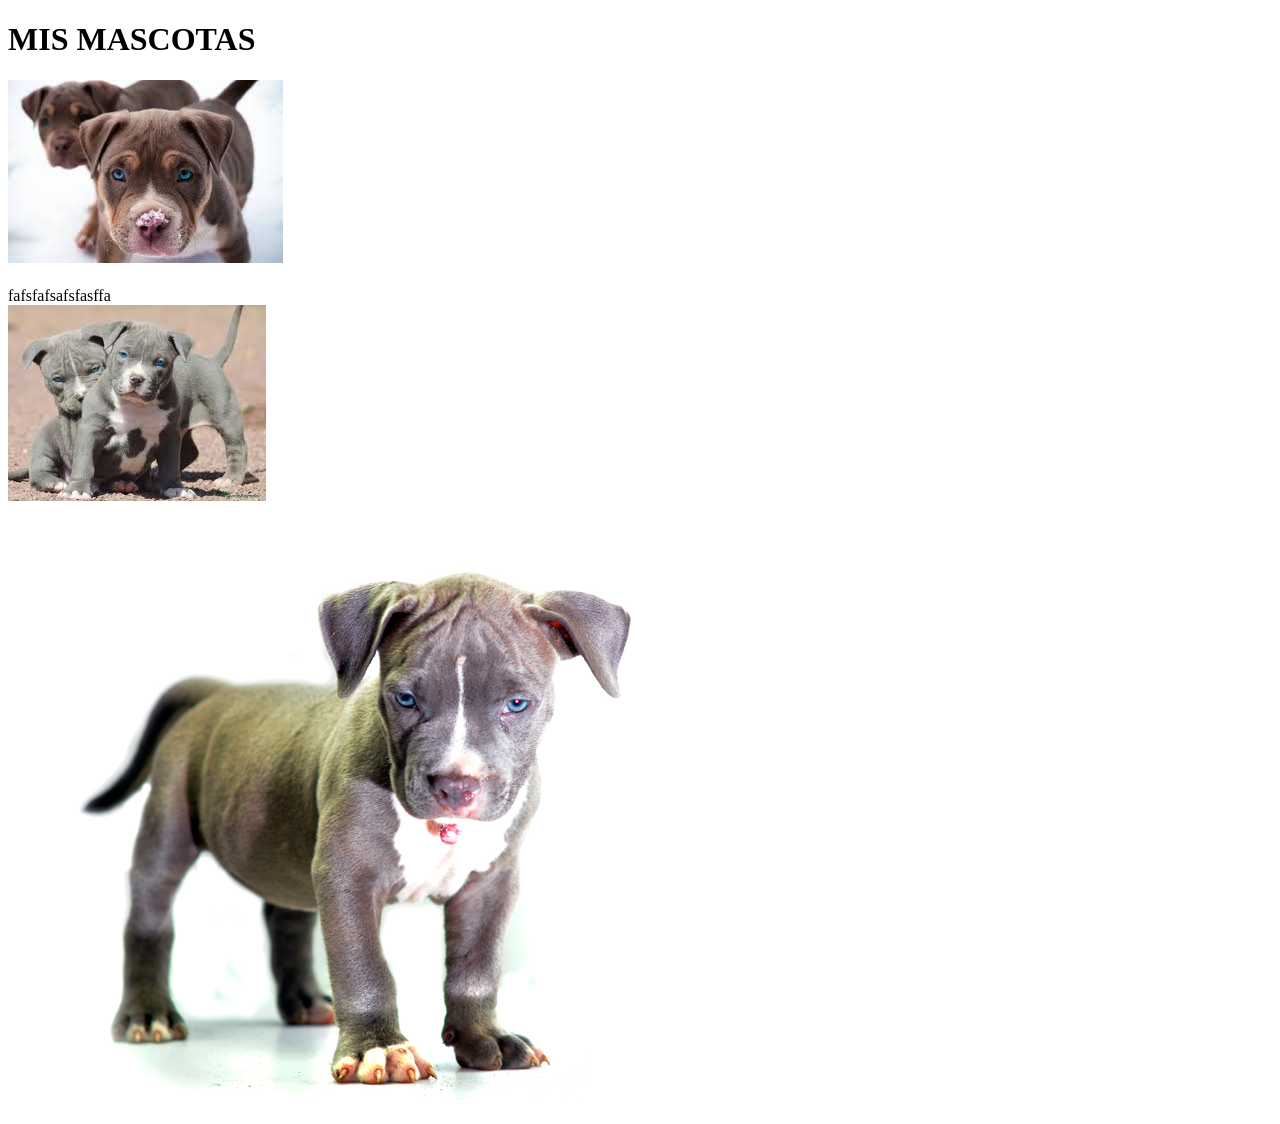
==== mascotas.html @ aee7a8ea "portafolio" ====
<!DOCTYPE html>
<html lang="en">
<head>
    <meta charset="UTF-8">
    <meta name="viewport" content="width=device-width, initial-scale=1.0">
    <title>Document</title>
</head>
<body>
    <header>
        <h1>MIS MASCOTAS</h1>
               
        <nav>
            <section id="MASCOTAS"></section>
            <div class="mascotas">
                <img src="./pitbul.jpeg" alt=""> <h2></h2>
                <article>fafsfafsafsfasffa</article>
                <img src="./pitgris.jpeg" alt=""> <h2></h2>
                <img src="./cachorro-de-perro-pitbull.jpg" alt=""> <h2></h2>
            </div>
            
    </header>
    
</body>
</html>
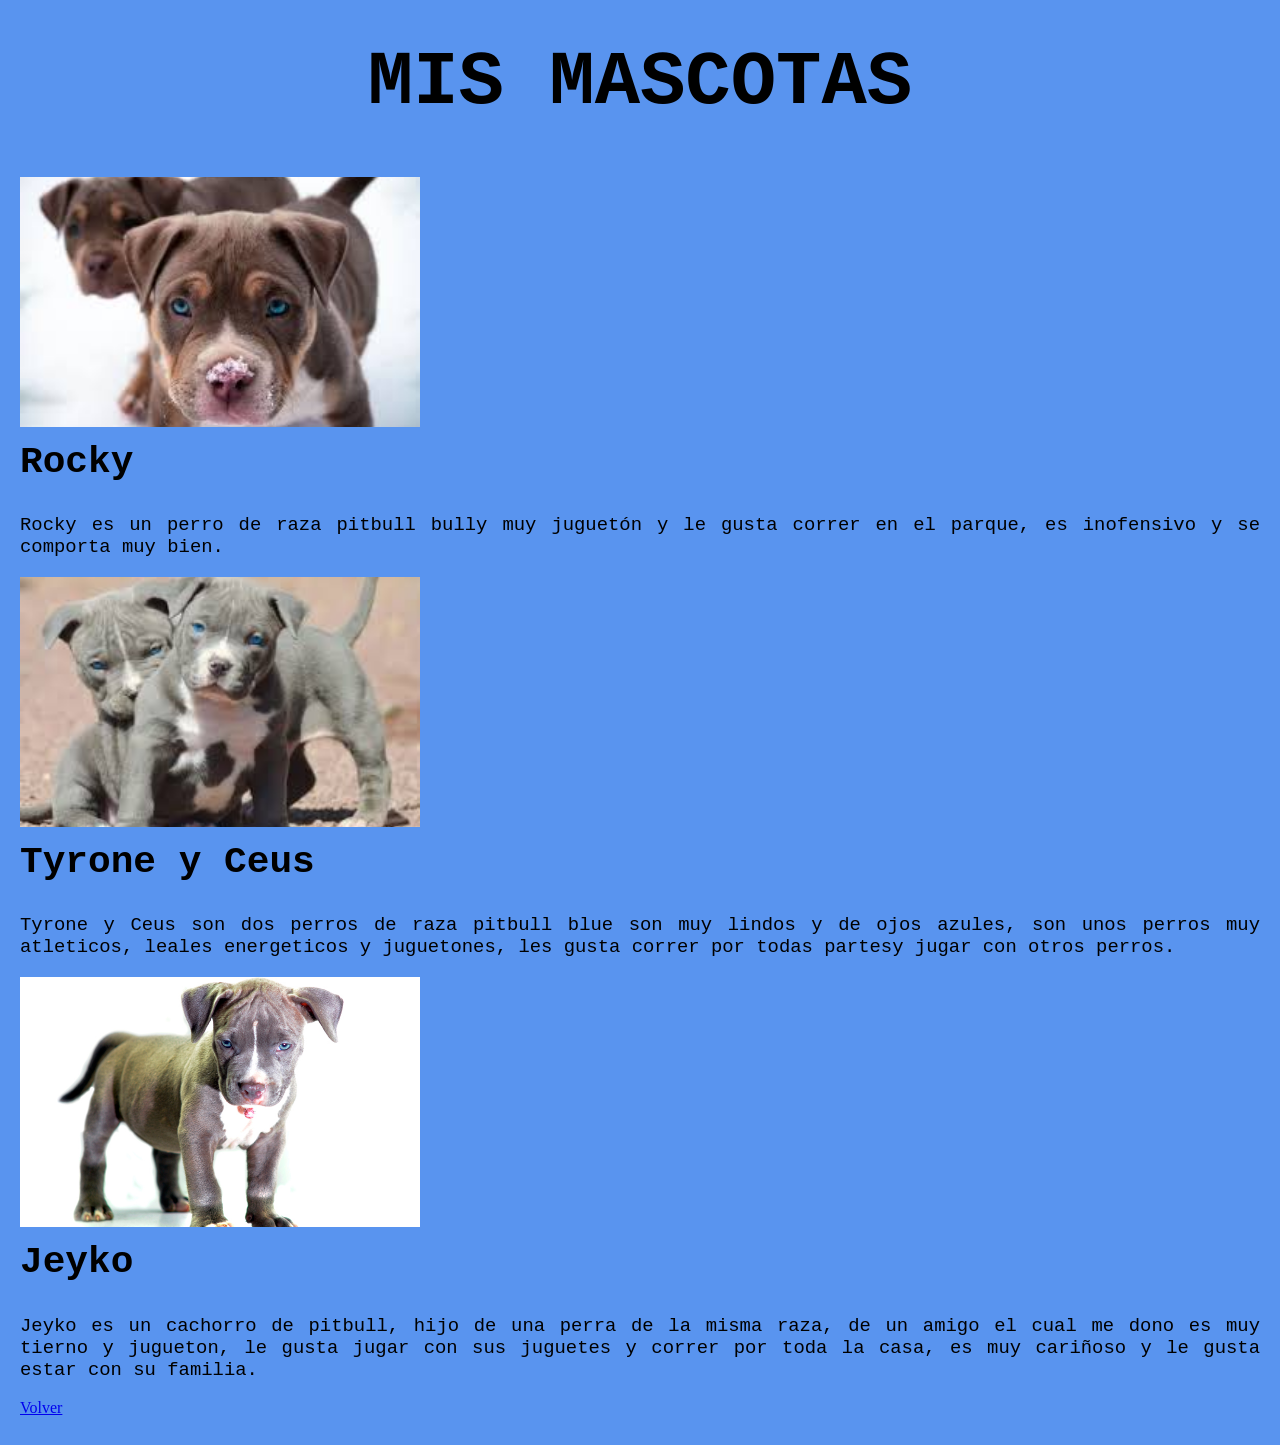
==== commit b5adaef7: "2 comit" ====
--- a/mascotas.html
+++ b/mascotas.html
@@ -3,6 +3,7 @@
 <head>
     <meta charset="UTF-8">
     <meta name="viewport" content="width=device-width, initial-scale=1.0">
+    <link rel="stylesheet" href="styles.css">
     <title>Document</title>
 </head>
 <body>
@@ -12,12 +13,21 @@
         <nav>
             <section id="MASCOTAS"></section>
             <div class="mascotas">
-                <img src="./pitbul.jpeg" alt=""> <h2></h2>
-                <article>fafsfafsafsfasffa</article>
-                <img src="./pitgris.jpeg" alt=""> <h2></h2>
-                <img src="./cachorro-de-perro-pitbull.jpg" alt=""> <h2></h2>
-            </div>
-            
+                <img src="./pitbul.jpeg" alt=""> <h2> Rocky</h2> <article>
+                    <p> Rocky es un perro de raza pitbull bully muy juguetón y le gusta correr en el parque,
+                     es inofensivo y se comporta muy bien.</p>
+                    </article>
+               
+                <img src="./pitgris.jpeg" alt=""> <h2>Tyrone y Ceus</h2> <article>
+                    <p> Tyrone y Ceus son  dos perros de raza pitbull blue son muy lindos y de ojos azules, son unos perros muy atleticos, leales
+                        energeticos y juguetones, les gusta correr por todas partesy jugar con otros perros.</p>
+                    </article>
+                <img src="./cachorro-de-perro-pitbull.jpg" alt=""> <h2>Jeyko</h2> <article>
+                    <p> Jeyko es un cachorro de pitbull, hijo de una perra de la misma raza, de un amigo el cual me dono es muy tierno y jugueton, le gusta jugar con sus juguetes y correr por toda la casa, es muy cariñoso y le gusta estar con su familia.</p>
+                    </article>
+            </div> 
+
+            <a href="index.html">Volver</a>
     </header>
     
 </body>
--- a/styles.css
+++ b/styles.css
@@ -0,0 +1,33 @@
+img {
+    width: 400px;
+    height: 250px;
+    object-fit: cover;
+}
+
+h1 {
+    text-align: center;
+    font-size: 2.0cm;
+    margin-top: 20px;
+    font-family: 'Franklin Gothic Medium', 'Arial Narrow',  monospace
+}
+
+h2 {
+    text-align: left;
+    font-size: 1.0cm;
+    margin-top: 10px;
+    font-family: 'Franklin Gothic Medium', 'Arial Narrow',  monospace
+     
+}
+
+p {
+    text-align: justify;
+    font-size: 0.5cm;
+    margin-top: 10px;
+    font-family: 'Franklin Gothic Medium', 'Arial Narrow',  monospace
+}
+
+body {
+    background-color: #347decd0;
+    margin: 0;
+    padding: 20px;
+}
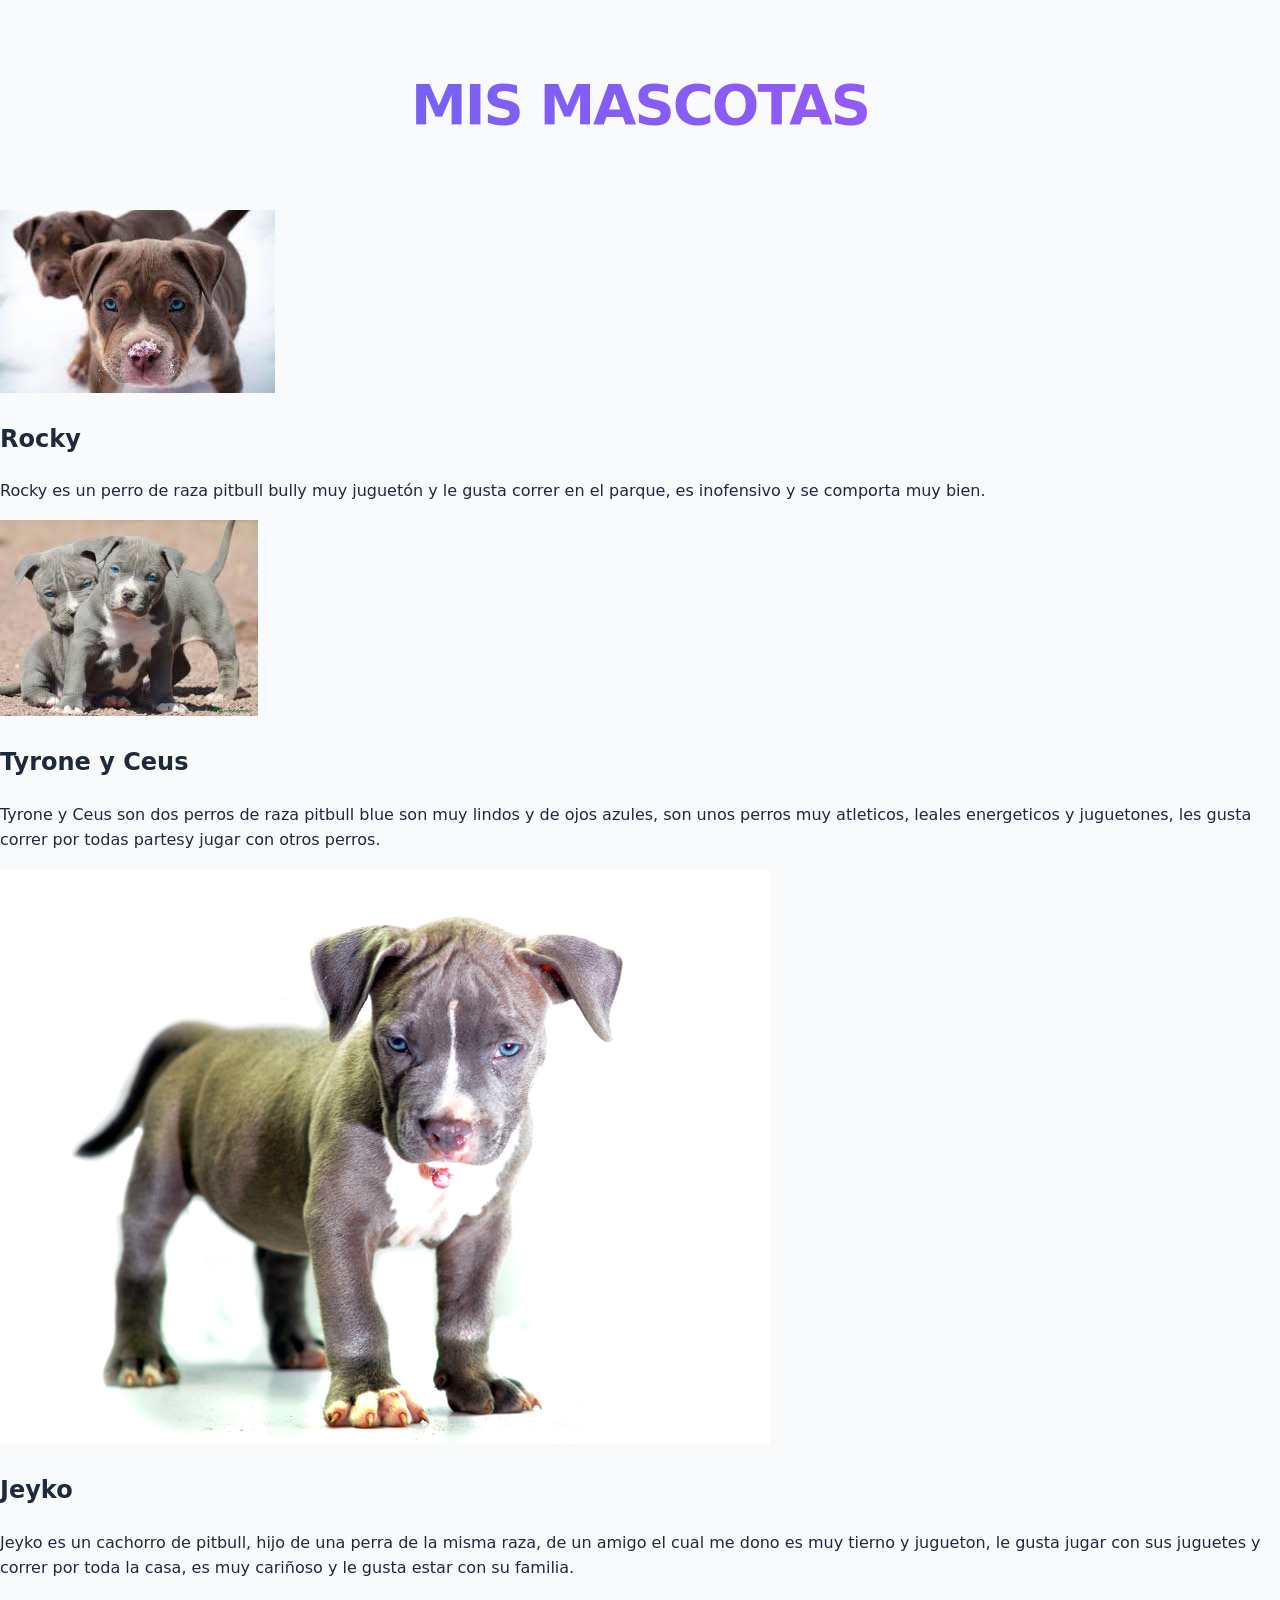
==== commit 46e0f8fc: "mejorando porta" ====
--- a/mascotas.html
+++ b/mascotas.html
@@ -3,10 +3,10 @@
 <head>
     <meta charset="UTF-8">
     <meta name="viewport" content="width=device-width, initial-scale=1.0">
-    <link rel="stylesheet" href="styles.css">
+    <link rel="stylesheet" href="/assets/css/styles.css">
     <title>Document</title>
 </head>
-<body>
+<body class="mascotas_body">
     <header>
         <h1>MIS MASCOTAS</h1>
                
--- a/assets/css/styles.css
+++ b/assets/css/styles.css
@@ -0,0 +1,111 @@
+/*body {
+    font-family: 'Arial', sans-serif;
+    margin: 0;
+    padding: 0;
+    background-color: #9b9b9b;
+    color: #000000;
+
+
+} 
+
+h1{
+    color: #030303; 
+    font-size: 2em;
+    font-family: Georgia, 'Times New Roman', Times, serif;
+    text-align: center;
+    text-shadow: 2px 2px 4px rgba(0, 0, 0, 0.1)
+
+}
+
+ul {
+    list-style: none;
+    padding: 2em;
+    display: flex;
+  list-style: none;
+  gap: 20px; /* Espacio entre elementos */
+body {
+  margin: 0;
+  font-family: "Inter", system-ui, -apple-system, sans-serif;
+  background-color: #f8fafc;
+  color: #1e293b;
+  line-height: 1.6;
+}
+
+h1 {
+  font-size: 3.5rem;
+  font-weight: 800;
+  text-align: center;
+  margin: 60px 0 20px;
+  letter-spacing: -2px;
+  background: linear-gradient(to right, #6366f1, #a855f7);
+  -webkit-background-clip: text;
+  -webkit-text-fill-color: transparent;
+}
+
+ul {
+  list-style: none;
+  padding: 0;
+  display: flex;
+  justify-content: center;
+  gap: 30px;
+  background: rgba(255, 255, 255, 0.8);
+  backdrop-filter: blur(10px);
+  padding: 15px 30px;
+  border-radius: 50px;
+  width: fit-content;
+  margin: 0 auto 40px;
+  box-shadow: 0 4px 15px rgba(0, 0, 0, 0.05);
+  position: sticky;
+  top: 20px;
+  z-index: 100;
+}
+ul li a {
+  text-decoration: none;
+  color: #1e293b;
+  font-weight: 600;
+  font-size: 0.9rem;
+  text-transform: uppercase;
+  letter-spacing: 1px;
+  transition: all 0.3s ease;
+}
+ul li a:hover {
+  color: #6366f1;
+}
+
+section {
+  max-width: 800px;
+  margin: 0 auto 60px;
+  padding: 0 20px;
+}
+section h2 {
+  font-size: 1.5rem;
+  border-bottom: 2px solid #6366f1;
+  width: fit-content;
+  margin-bottom: 20px;
+  color: #1e293b;
+}
+section p {
+  color: #64748b;
+  font-size: 1.1rem;
+}
+
+.project-links {
+  display: flex;
+  gap: 15px;
+}
+.project-links a {
+  background: #1e293b;
+  color: #ffffff;
+  padding: 10px 20px;
+  border-radius: 8px;
+  text-decoration: none;
+  font-size: 0.9rem;
+  transition: all 0.3s ease;
+}
+.project-links a:hover {
+  background: #6366f1;
+  transform: translateY(-3px);
+  box-shadow: 0 10px 20px rgba(99, 102, 241, 0.2);
+}
+
+/*# sourceMappingURL=styles.css.map */
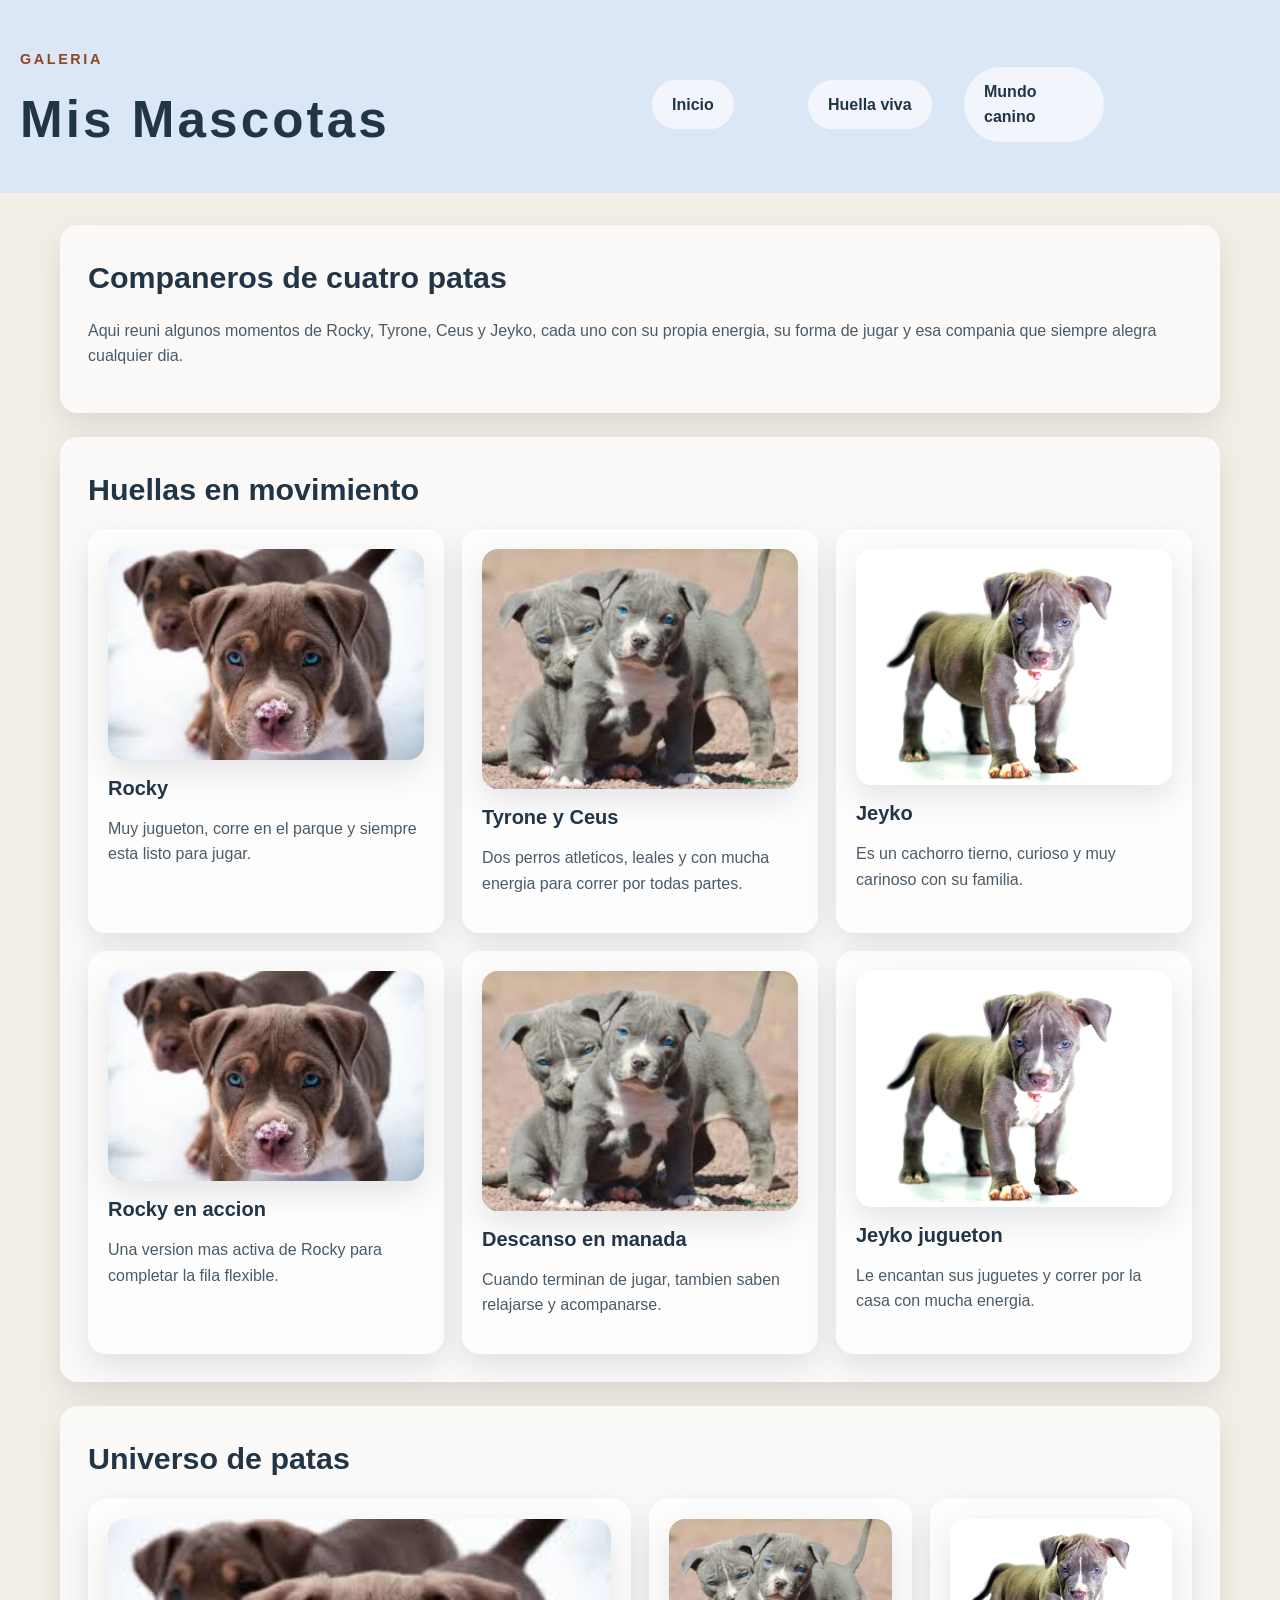
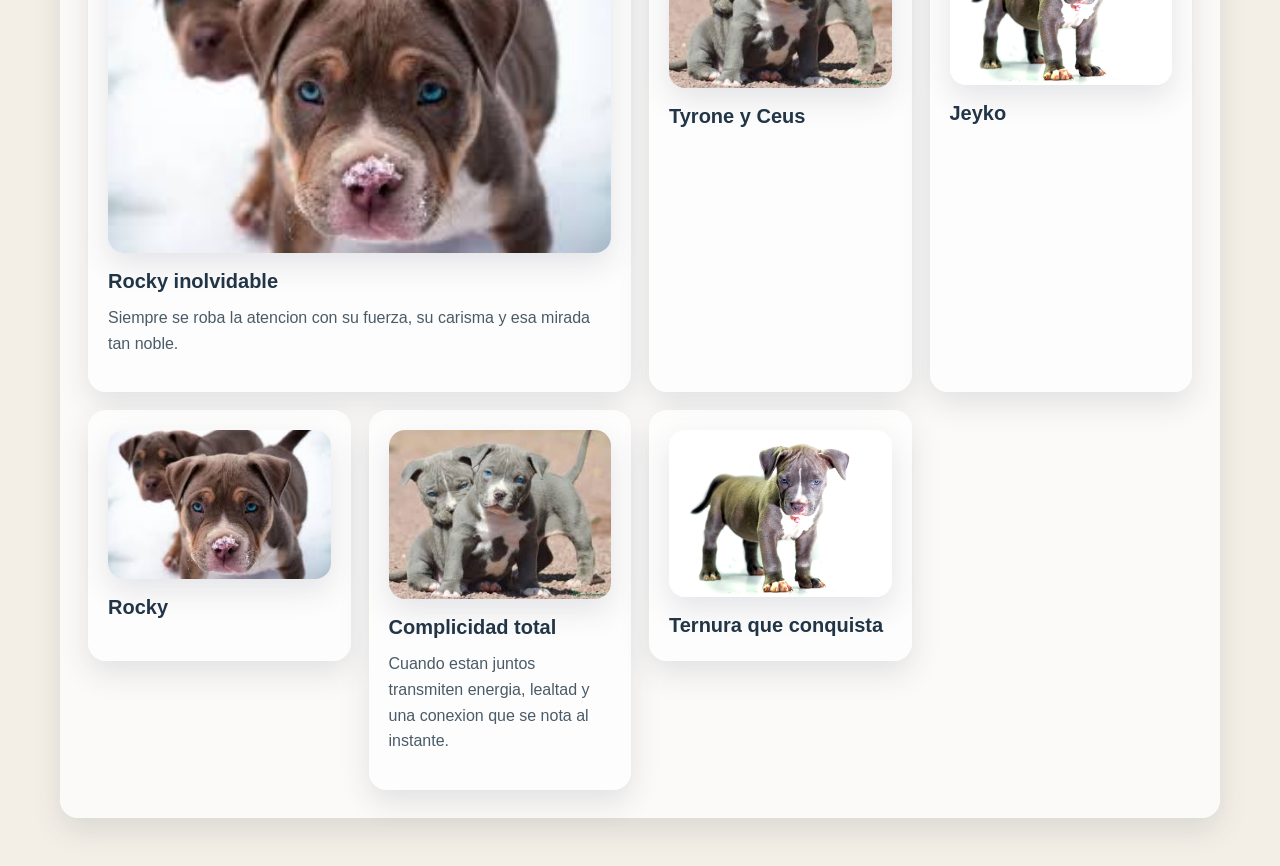
==== commit 78e30fc4: "portafolio carlos" ====
--- a/mascotas.html
+++ b/mascotas.html
@@ -1,34 +1,118 @@
 <!DOCTYPE html>
-<html lang="en">
+<html lang="es">
 <head>
     <meta charset="UTF-8">
     <meta name="viewport" content="width=device-width, initial-scale=1.0">
     <link rel="stylesheet" href="/assets/css/styles.css">
-    <title>Document</title>
+    <title>Mascotas</title>
 </head>
-<body class="mascotas_body">
-    <header>
-        <h1>MIS MASCOTAS</h1>
-               
-        <nav>
-            <section id="MASCOTAS"></section>
-            <div class="mascotas">
-                <img src="./pitbul.jpeg" alt=""> <h2> Rocky</h2> <article>
-                    <p> Rocky es un perro de raza pitbull bully muy juguetón y le gusta correr en el parque,
-                     es inofensivo y se comporta muy bien.</p>
-                    </article>
-               
-                <img src="./pitgris.jpeg" alt=""> <h2>Tyrone y Ceus</h2> <article>
-                    <p> Tyrone y Ceus son  dos perros de raza pitbull blue son muy lindos y de ojos azules, son unos perros muy atleticos, leales
-                        energeticos y juguetones, les gusta correr por todas partesy jugar con otros perros.</p>
-                    </article>
-                <img src="./cachorro-de-perro-pitbull.jpg" alt=""> <h2>Jeyko</h2> <article>
-                    <p> Jeyko es un cachorro de pitbull, hijo de una perra de la misma raza, de un amigo el cual me dono es muy tierno y jugueton, le gusta jugar con sus juguetes y correr por toda la casa, es muy cariñoso y le gusta estar con su familia.</p>
-                    </article>
-            </div> 
+<body class="pagina-mascotas">
+    <!-- Encabezado de la galeria con accesos rapidos -->
+    <header class="encabezado encabezado-mascotas">
+        <div class="marca">
+            <p class="sello">Galeria</p>
+            <h1>Mis Mascotas</h1>
+        </div>
+        <nav class="menu">
+            <ul>
+                <li><a href="index.html">Inicio</a></li>
+                <li><a href="#huellas">Huella viva</a></li>
+                <li><a href="#mundo">Mundo canino</a></li>
+            </ul>
+        </nav>
+    </header>
 
-            <a href="index.html">Volver</a>
-    </header>
-    
+    <main class="contenido mascotas">
+        <!-- Introduccion corta sobre la galeria -->
+        <section class="bloque intro">
+            <h2>Companeros de cuatro patas</h2>
+            <p>
+                Aqui reuni algunos momentos de Rocky, Tyrone, Ceus y Jeyko, cada uno con su propia
+                energia, su forma de jugar y esa compania que siempre alegra cualquier dia.
+            </p>
+        </section>
+
+        <!-- Galeria principal con tarjetas en filas flexibles -->
+        <section id="huellas" class="bloque">
+            <h2>Huellas en movimiento</h2>
+            <div class="galeria">
+                <article class="ficha">
+                    <img src="./pitbul.jpeg" alt="Rocky, pitbull bully en el parque">
+                    <h3>Rocky</h3>
+                    <p>Muy jugueton, corre en el parque y siempre esta listo para jugar.</p>
+                </article>
+                <article class="ficha">
+                    <img src="./pitgris.jpeg" alt="Tyrone y Ceus, pitbull blue de ojos claros">
+                    <h3>Tyrone y Ceus</h3>
+                    <p>Dos perros atleticos, leales y con mucha energia para correr por todas partes.</p>
+                </article>
+                <article class="ficha">
+                    <img src="./cachorro-de-perro-pitbull.jpg" alt="Jeyko, cachorro pitbull descansando">
+                    <h3>Jeyko</h3>
+                    <p>Es un cachorro tierno, curioso y muy carinoso con su familia.</p>
+                </article>
+                <article class="ficha">
+                    <img src="./pitbul.jpeg" alt="Rocky mirando a la camara">
+                    <h3>Rocky en accion</h3>
+                    <p>Una version mas activa de Rocky para completar la fila flexible.</p>
+                </article>
+                <article class="ficha">
+                    <img src="./pitgris.jpeg" alt="Tyrone y Ceus descansando juntos">
+                    <h3>Descanso en manada</h3>
+                    <p>Cuando terminan de jugar, tambien saben relajarse y acompanarse.</p>
+                </article>
+                <article class="ficha">
+                    <img src="./cachorro-de-perro-pitbull.jpg" alt="Jeyko jugando con energia">
+                    <h3>Jeyko jugueton</h3>
+                    <p>Le encantan sus juguetes y correr por la casa con mucha energia.</p>
+                </article>
+            </div>
+        </section>
+
+        <!-- Mosaico con una distribucion visual diferente -->
+        <section id="mundo" class="bloque">
+            <h2>Universo de patas</h2>
+            <div class="mosaico">
+                <article class="pieza ancho">
+                    <img src="./pitbul.jpeg" alt="Rocky en una tarjeta grande del mosaico">
+                    <div class="texto">
+                        <h3>Rocky inolvidable</h3>
+                        <p>Siempre se roba la atencion con su fuerza, su carisma y esa mirada tan noble.</p>
+                    </div>
+                </article>
+                <article class="pieza">
+                    <img src="./pitgris.jpeg" alt="Tyrone y Ceus en el mosaico">
+                    <div class="texto">
+                        <h3>Tyrone y Ceus</h3>
+                    </div>
+                </article>
+                <article class="pieza">
+                    <img src="./cachorro-de-perro-pitbull.jpg" alt="Jeyko en el mosaico">
+                    <div class="texto">
+                        <h3>Jeyko</h3>
+                    </div>
+                </article>
+                <article class="pieza">
+                    <img src="./pitbul.jpeg" alt="Rocky repetido para completar el mosaico">
+                    <div class="texto">
+                        <h3>Rocky</h3>
+                    </div>
+                </article>
+                <article class="pieza alto">
+                    <img src="./pitgris.jpeg" alt="Tyrone y Ceus en una tarjeta alta">
+                    <div class="texto">
+                        <h3>Complicidad total</h3>
+                        <p>Cuando estan juntos transmiten energia, lealtad y una conexion que se nota al instante.</p>
+                    </div>
+                </article>
+                <article class="pieza">
+                    <img src="./cachorro-de-perro-pitbull.jpg" alt="Jeyko cerrando el mosaico">
+                    <div class="texto">
+                        <h3>Ternura que conquista</h3>
+                    </div>
+                </article>
+            </div>
+        </section>
+    </main>
 </body>
-</html>+</html>
--- a/assets/css/styles.css
+++ b/assets/css/styles.css
@@ -1,111 +1,422 @@
-/*body {
-    font-family: 'Arial', sans-serif;
-    margin: 0;
-    padding: 0;
-    background-color: #9b9b9b;
-    color: #000000;
-
-
-} 
-
-h1{
-    color: #030303; 
-    font-size: 2em;
-    font-family: Georgia, 'Times New Roman', Times, serif;
-    text-align: center;
-    text-shadow: 2px 2px 4px rgba(0, 0, 0, 0.1)
-
-}
-
-ul {
-    list-style: none;
-    padding: 2em;
-    display: flex;
-  list-style: none;
-  gap: 20px; /* Espacio entre elementos */
+:root {
+  /* Variables base para mantener colores y espacios consistentes */
+  --font-base: "Segoe UI", Tahoma, Geneva, Verdana, sans-serif;
+  --bg-page: #f4efe6;
+  --bg-header: #d9e7e1;
+  --bg-about: #fffaf2;
+  --bg-projects: #eef4ff;
+  --bg-contact: #eef8f1;
+  --bg-mascotas: #dbe7f6;
+  --surface: rgba(255, 255, 255, 0.72);
+  --surface-soft: rgba(255, 255, 255, 0.65);
+  --text-main: #213547;
+  --text-soft: #4a5b68;
+  --accent: #c26a3d;
+  --accent-dark: #8e4724;
+  --border-soft: #bfd0c5;
+  --shadow: 0 0.75rem 1.875rem rgba(33, 53, 71, 0.12);
+  --radius-lg: 1.125rem;
+  --radius-md: 1rem;
+  --radius-pill: 999px;
+  --space-xs: 0.5rem;
+  --space-sm: 0.75rem;
+  --space-md: 1rem;
+  --space-lg: 1.5rem;
+  --space-xl: 2rem;
+  --space-2xl: 3rem;
+  --transition: 0.25s ease;
+}
+
+*,
+*::before,
+*::after {
+  box-sizing: border-box;
+}
+
+html {
+  font-size: 100%;
+}
+
 body {
   margin: 0;
-  font-family: "Inter", system-ui, -apple-system, sans-serif;
-  background-color: #f8fafc;
-  color: #1e293b;
+  padding: 0;
+  font-family: var(--font-base);
+  font-size: 1rem;
   line-height: 1.6;
+  background-color: var(--bg-page);
+  color: var(--text-main);
+}
+
+img {
+  display: block;
+  width: 100%;
+  max-width: 100%;
+  height: auto;
+  border-radius: var(--radius-md);
+  box-shadow: var(--shadow);
+}
+
+h1,
+h2,
+h3,
+p {
+  margin-top: 0;
+}
+
+p {
+  color: var(--text-soft);
+  font-size: 1rem;
+}
+
+/* Encabezado principal con logo y menu */
+.encabezado {
+  display: flex;
+  justify-content: space-between;
+  align-items: center;
+  gap: var(--space-lg);
+  padding: var(--space-2xl) 1.25rem var(--space-xl);
+  background-color: var(--bg-header);
+}
+
+.marca,
+.menu {
+  flex: 1 1 18rem;
+}
+
+.sello {
+  margin-bottom: var(--space-xs);
+  font-size: 0.9rem;
+  font-weight: 700;
+  letter-spacing: 0.18em;
+  text-transform: uppercase;
+  color: var(--accent-dark);
 }
 
 h1 {
-  font-size: 3.5rem;
-  font-weight: 800;
-  text-align: center;
-  margin: 60px 0 20px;
-  letter-spacing: -2px;
-  background: linear-gradient(to right, #6366f1, #a855f7);
-  -webkit-background-clip: text;
-  -webkit-text-fill-color: transparent;
-}
-
-ul {
+  margin-bottom: 0;
+  font-size: clamp(2rem, 4vw, 3.5rem);
+  letter-spacing: 0.06em;
+}
+
+h2 {
+  margin-bottom: var(--space-md);
+  font-size: 1.9rem;
+}
+
+h3 {
+  margin-bottom: 0;
+  font-size: 1.25rem;
+}
+
+.menu ul,
+.cuadricula,
+.mosaico,
+/* Rejilla general del portafolio */
+.contenido {
+  display: grid;
+}
+
+.menu ul {
+  grid-template-columns: repeat(4, minmax(0, 1fr));
+  align-items: center;
+  gap: var(--space-md);
   list-style: none;
+  margin: 0;
   padding: 0;
+}
+
+.enlace,
+.menu a,
+.tarjeta a,
+.boton,
+.formulario button {
+  display: inline-flex;
+  align-items: center;
+  justify-content: center;
+  gap: 0.35rem;
+  width: fit-content;
+  padding: 0.75rem 1.25rem;
+  border: none;
+  border-radius: var(--radius-pill);
+  background-color: var(--surface-soft);
+  color: var(--text-main);
+  text-decoration: none;
+  font: inherit;
+  font-weight: 700;
+  cursor: pointer;
+  transition: transform var(--transition), background-color var(--transition), color var(--transition);
+}
+
+.menu a,
+.tarjeta a {
+  justify-self: center;
+}
+
+.enlace:hover,
+.tarjeta a:hover,
+.boton:hover,
+.formulario button:hover,
+.menu a:hover {
+  background-color: var(--accent);
+  color: #ffffff;
+  transform: translateY(-0.125rem);
+}
+
+.contenido {
+  max-width: 75rem;
+  margin: 0 auto;
+  padding: var(--space-xl) 1.25rem var(--space-2xl);
+  grid-template-columns: repeat(3, minmax(0, 1fr));
+  grid-template-areas:
+    "about about about"
+    "projects projects contact";
+  gap: var(--space-lg);
+}
+
+.bloque,
+.tarjeta,
+.ficha,
+.pieza {
+  border-radius: var(--radius-lg);
+  background-color: var(--surface);
+  box-shadow: var(--shadow);
+}
+
+.bloque {
+  padding: 1.75rem;
+}
+
+.perfil {
+  grid-area: about;
+  background-color: var(--bg-about);
+}
+
+.proyectos {
+  grid-area: projects;
+  background-color: var(--bg-projects);
+}
+
+.contacto {
+  grid-area: contact;
+  background-color: var(--bg-contact);
+}
+
+/* Tarjetas de proyectos en distintas columnas */
+.cuadricula {
+  grid-template-columns: repeat(3, minmax(0, 1fr));
+  grid-template-areas: "featured side-one side-two";
+  gap: 1.125rem;
+}
+
+.tarjeta,
+.ficha,
+.pieza {
   display: flex;
-  justify-content: center;
-  gap: 30px;
-  background: rgba(255, 255, 255, 0.8);
-  backdrop-filter: blur(10px);
-  padding: 15px 30px;
-  border-radius: 50px;
-  width: fit-content;
-  margin: 0 auto 40px;
-  box-shadow: 0 4px 15px rgba(0, 0, 0, 0.05);
-  position: sticky;
-  top: 20px;
-  z-index: 100;
-}
-ul li a {
-  text-decoration: none;
-  color: #1e293b;
+  flex-direction: column;
+  gap: var(--space-sm);
+  padding: 1.25rem;
+}
+
+.tarjeta {
+  justify-content: space-between;
+}
+
+.destacada {
+  grid-area: featured;
+}
+
+.lateral:first-of-type {
+  grid-area: side-one;
+}
+
+.lateral:last-of-type {
+  grid-area: side-two;
+}
+
+/* Acciones del bloque de presentacion */
+.botones {
+  display: flex;
+  flex-wrap: wrap;
+  gap: var(--space-sm);
+  margin-top: var(--space-lg);
+}
+
+.boton-suave {
+  background-color: #f2dccd;
+}
+
+.detalle,
+.aviso {
+  margin-top: var(--space-md);
+}
+
+.oculto {
+  display: none;
+}
+
+.formulario {
+  display: flex;
+  flex-direction: column;
+  gap: var(--space-sm);
+}
+
+.formulario label {
   font-weight: 600;
-  font-size: 0.9rem;
-  text-transform: uppercase;
-  letter-spacing: 1px;
-  transition: all 0.3s ease;
-}
-ul li a:hover {
-  color: #6366f1;
-}
-
-section {
-  max-width: 800px;
-  margin: 0 auto 60px;
-  padding: 0 20px;
-}
-section h2 {
-  font-size: 1.5rem;
-  border-bottom: 2px solid #6366f1;
-  width: fit-content;
-  margin-bottom: 20px;
-  color: #1e293b;
-}
-section p {
-  color: #64748b;
-  font-size: 1.1rem;
-}
-
-.project-links {
+}
+
+.formulario input {
+  padding: 0.75rem 0.875rem;
+  border: 1px solid var(--border-soft);
+  border-radius: 0.75rem;
+  font: inherit;
+}
+
+.formulario button {
+  margin-top: var(--space-xs);
+  background-color: var(--accent);
+  color: #ffffff;
+}
+
+.encabezado-mascotas {
+  background-color: var(--bg-mascotas);
+}
+
+/* Estructura principal de la pagina de mascotas */
+.mascotas {
+  grid-template-columns: 1fr;
+  grid-template-areas:
+    "intro"
+    "flex-gallery"
+    "grid-gallery";
+}
+
+.intro {
+  grid-area: intro;
+}
+
+#huellas {
+  grid-area: flex-gallery;
+}
+
+#mundo {
+  grid-area: grid-gallery;
+}
+
+/* Galeria flexible para las fotos */
+.galeria {
   display: flex;
-  gap: 15px;
-}
-.project-links a {
-  background: #1e293b;
-  color: #ffffff;
-  padding: 10px 20px;
-  border-radius: 8px;
-  text-decoration: none;
-  font-size: 0.9rem;
-  transition: all 0.3s ease;
-}
-.project-links a:hover {
-  background: #6366f1;
-  transform: translateY(-3px);
-  box-shadow: 0 10px 20px rgba(99, 102, 241, 0.2);
-}
-
-/*# sourceMappingURL=styles.css.map */
+  flex-wrap: wrap;
+  gap: 1.125rem;
+}
+
+.ficha {
+  flex: 1 1 calc(33.333% - 1.125rem);
+}
+
+.ficha h3,
+.texto h3 {
+  margin-bottom: 0;
+}
+
+/* Mosaico para variar la composicion visual */
+.mosaico {
+  grid-template-columns: repeat(4, minmax(0, 1fr));
+  gap: 1.125rem;
+}
+
+.ancho {
+  grid-column: span 2;
+}
+
+.alto {
+  grid-row: span 2;
+}
+
+.texto p {
+  margin-top: var(--space-xs);
+}
+
+@media (max-width: 47.99rem) {
+  /* Ajustes para celulares */
+  .encabezado {
+    flex-direction: column;
+    align-items: stretch;
+    text-align: center;
+  }
+
+  .menu ul {
+    grid-template-columns: 1fr;
+  }
+
+  .menu a {
+    width: 100%;
+  }
+
+  .contenido {
+    grid-template-columns: 1fr;
+    grid-template-areas:
+      "about"
+      "projects"
+      "contact";
+    padding: var(--space-lg) 1rem var(--space-xl);
+  }
+
+  .cuadricula {
+    grid-template-columns: 1fr;
+    grid-template-areas:
+      "featured"
+      "side-one"
+      "side-two";
+  }
+
+  .galeria {
+    justify-content: center;
+  }
+
+  .ficha {
+    flex-basis: calc(50% - 1.125rem);
+  }
+
+  .mosaico {
+    grid-template-columns: repeat(2, minmax(0, 1fr));
+  }
+
+  .ancho,
+  .alto {
+    grid-column: auto;
+    grid-row: auto;
+  }
+}
+
+@media (min-width: 48rem) and (max-width: 63.99rem) {
+  /* Ajustes intermedios para tablets */
+  .encabezado {
+    flex-wrap: wrap;
+  }
+
+  .menu ul {
+    grid-template-columns: repeat(4, minmax(0, 1fr));
+  }
+
+  .contenido {
+    grid-template-columns: repeat(2, minmax(0, 1fr));
+    grid-template-areas:
+      "about about"
+      "projects contact";
+  }
+
+  .cuadricula {
+    grid-template-columns: repeat(2, minmax(0, 1fr));
+    grid-template-areas:
+      "featured side-one"
+      "featured side-two";
+  }
+
+  .ficha {
+    flex-basis: calc(50% - 1.125rem);
+  }
+
+  .mosaico {
+    grid-template-columns: repeat(3, minmax(0, 1fr));
+  }
+}
